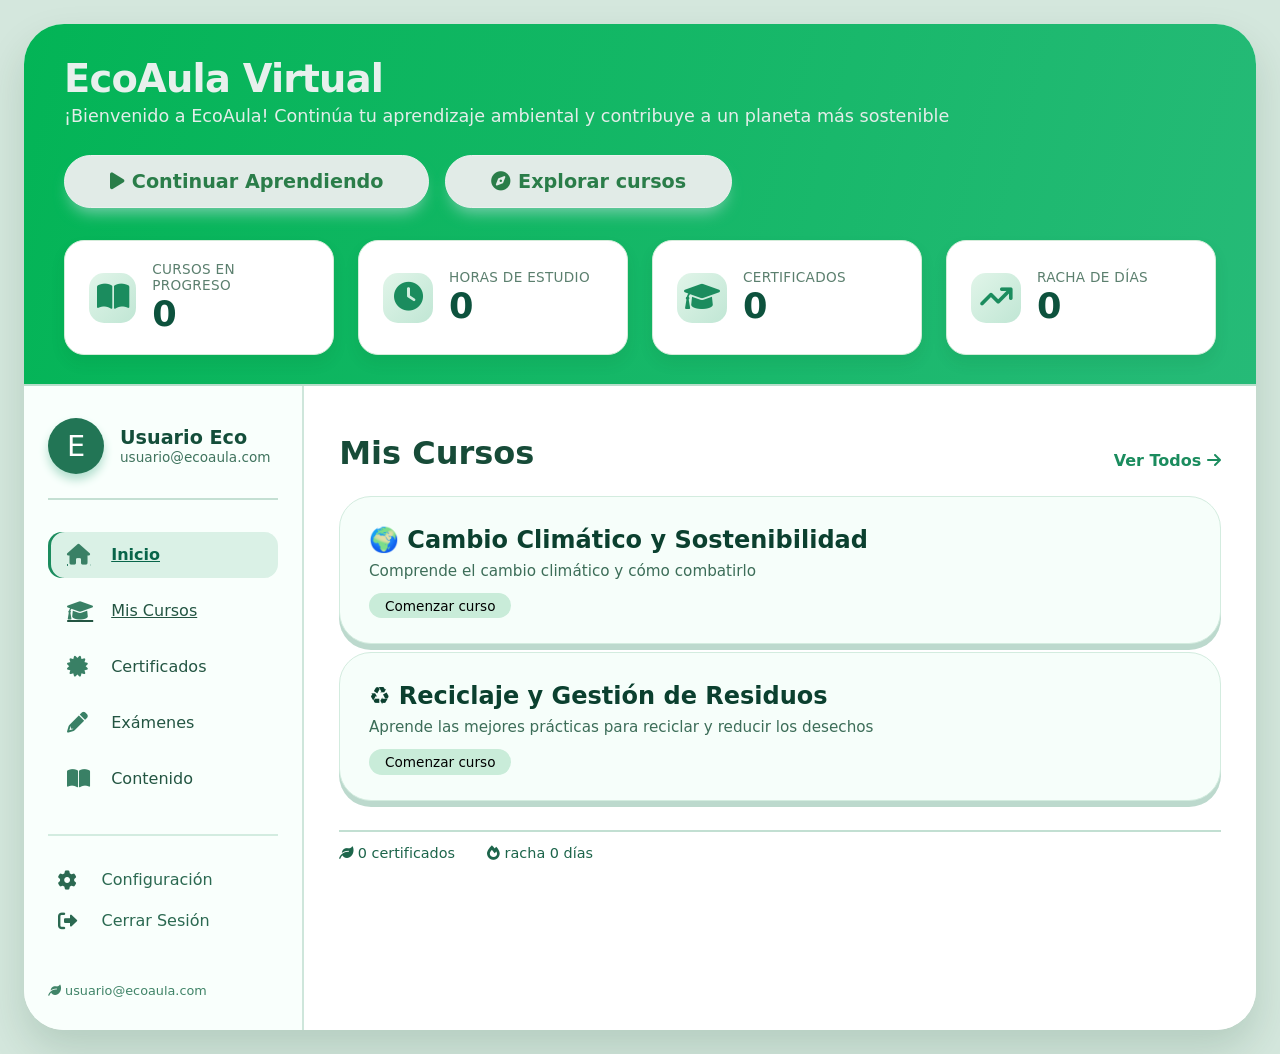
==== index.html @ e5f03804 "Rename indexinicio.html to index.html" ====
<!DOCTYPE html>
<html lang="es">
<head>
    <meta charset="UTF-8">
    <meta name="viewport" content="width=device-width, initial-scale=1.0">
    <title>EcoAula · Inicio</title>
    <!-- FONT AWESOME 6 -->
    <link rel="stylesheet" href="https://cdnjs.cloudflare.com/ajax/libs/font-awesome/6.0.0-beta3/css/all.min.css">
    <!-- UNIÓN AL CSS EXTERNO -->
    <link rel="stylesheet" href="style.css">
</head>
<body>
    <div class="app-card">
        <!-- Cabecera estilo primera imagen -->
        <div class="hero-header">
            <div class="hero-title">EcoAula Virtual</div>
            <div class="hero-sub">¡Bienvenido a EcoAula! Continúa tu aprendizaje ambiental y contribuye a un planeta más sostenible</div>
            
            <!-- CONTENEDOR DE BOTONES (nuevo) -->
            <div class="button-container">
                <button class="continue-btn"><i class="fas fa-play"></i>Continuar Aprendiendo</button>
                <button class="explore-btn"><i class="fas fa-compass"></i>Explorar cursos</button>
            </div>

            <!-- Métricas en rectángulos con iconos -->
            <div class="stats-container">
                <div class="stat-card">
                    <div class="stat-icon">
                        <i class="fas fa-book-open"></i>
                    </div>
                    <div class="stat-content">
                        <span class="stat-label">Cursos en Progreso</span>
                        <span class="stat-number">0</span>
                    </div>
                </div>
                
                <div class="stat-card">
                    <div class="stat-icon">
                        <i class="fas fa-clock"></i>
                    </div>
                    <div class="stat-content">
                        <span class="stat-label">Horas de Estudio</span>
                        <span class="stat-number">0</span>
                    </div>
                </div>
                
                <div class="stat-card">
                    <div class="stat-icon">
                        <i class="fas fa-graduation-cap"></i>
                    </div>
                    <div class="stat-content">
                        <span class="stat-label">Certificados</span>
                        <span class="stat-number">0</span>
                    </div>
                </div>
                
                <div class="stat-card">
                    <div class="stat-icon">
                        <i class="fas fa-arrow-trend-up"></i>
                    </div>
                    <div class="stat-content">
                        <span class="stat-label">Racha de Días</span>
                        <span class="stat-number">0</span>
                    </div>
                </div>
            </div>
        </div>

        <!-- Panel lateral + contenido principal -->
        <div class="dashboard-panel">
            <!-- SIDEBAR (Panel de usuario) -->
            <div class="sidebar">
                <div class="user-profile">
                    <div class="avatar-placeholder">E</div>
                    <div class="user-info">
                        <h4>Usuario Eco</h4>
                        <p>usuario@ecoaula.com</p>
                    </div>
                </div>

                <!-- Menú de navegación -->
                <div class="nav-menu">
                    <a href="indexinicio.html" class="nav-item active">
                        <i class="fas fa-home"></i> Inicio
                    </a>

                    <a href="indexcursos.html" class="nav-item">
                        <i class="fas fa-graduation-cap"></i> Mis Cursos
                    </a>
                    <div class="nav-item"><i class="fas fa-certificate"></i> Certificados</div>
                    <div class="nav-item"><i class="fas fa-pencil-alt"></i> Exámenes</div>
                    <div class="nav-item"><i class="fas fa-book-open"></i> Contenido</div>
                </div>

                <!-- Configuración y cerrar sesión -->
                <div class="user-footer">
                    <div class="footer-item"><i class="fas fa-cog"></i> Configuración</div>
                    <div class="footer-item"><i class="fas fa-sign-out-alt"></i> Cerrar Sesión</div>
                </div>
                <div style="margin-top: 1rem; font-size: 0.8rem; color: #408468;"><i class="fas fa-leaf"></i> usuario@ecoaula.com</div>
            </div>

            <!-- CONTENIDO PRINCIPAL (solo INICIO) -->
            <div class="main-content">
                <!-- PÁGINA INICIO -->
                <div id="page-inicio" class="page active-page">
                    <div class="ver-todos-row">
                        <h2 class="content-title">Mis Cursos</h2>
                        <span class="ver-todos-link">Ver Todos <i class="fas fa-arrow-right"></i></span>
                    </div>

                    <!-- Curso 1: Cambio Climático -->
                    <div class="course-card">
                        <h3>🌍 Cambio Climático y Sostenibilidad</h3>
                        <div class="course-desc">Comprende el cambio climático y cómo combatirlo</div>
                        <span class="badge-light">Comenzar curso</span>
                    </div>

                    <!-- Curso 2: Reciclaje -->
                    <div class="course-card" style="margin-top: 0.5rem;">
                        <h3>♻️ Reciclaje y Gestión de Residuos</h3>
                        <div class="course-desc">Aprende las mejores prácticas para reciclar y reducir los desechos</div>
                        <span class="badge-light">Comenzar curso</span>
                    </div>

                    <hr>
                    <div style="display: flex; gap: 2rem; color: #1d654b; font-size: 0.9rem; margin-top: 0.8rem;">
                        <span><i class="fas fa-leaf"></i> 0 certificados</span>
                        <span><i class="fas fa-fire"></i> racha 0 días</span>
                    </div>
                </div>
            </div>
        </div>
    </div>
</body>



</html>
---- style.css ----
/* ESTILOS GENERALES - reset y configuración base */
* {
    margin: 0;
    padding: 0;
    box-sizing: border-box;
    font-family: 'Inter', system-ui, -apple-system, BlinkMacSystemFont, 'Segoe UI', Roboto, sans-serif;
}

/* FONDO DE LA PÁGINA */
body {
    background: #d4e7dd;
    display: flex;
    align-items: center;
    justify-content: center;
    min-height: 100vh;
    padding: 1.5rem;
}

/* TARJETA PRINCIPAL */
.app-card {
    max-width: 1300px;
    width: 100%;
    background-color: #ffffff;
    border-radius: 2.5rem;
    box-shadow: 0 20px 40px rgba(0, 60, 30, 0.15);
    overflow: hidden;
    display: flex;
    flex-direction: column;
}

/* CABECERA VERDE CON GRADIENTE */
.hero-header {
    background: linear-gradient(105deg, #03b456 0%, #02af61db 100%);
    padding: 2rem 2.5rem 1.8rem 2.5rem;
    border-bottom: 2px solid #b8decb;
}

/* TÍTULO PRINCIPAL */
.hero-title {
    font-size: 2.4rem;
    font-weight: 800;
    color: #e7f0ed;
    letter-spacing: -0.02em;
    margin-bottom: 0.3rem;
}

/* SUBTÍTULO */
.hero-sub {
    font-size: 1.1rem;
    color: #e3ede9;
    margin-bottom: 1.8rem;
    font-weight: 400;
}

/* CONTENEDOR PARA LOS BOTONES */
.button-container {
    display: flex;
    gap: 1rem;
    margin-bottom: 1rem;
    flex-wrap: wrap;
}

/* BOTONES DE FILTRO */
.filter-buttons {
    display: flex;
    gap: 0.8rem;
    margin-bottom: 1.2rem;
}

.filter-btn {
    padding: 0.5rem 1.2rem;
    border-radius: 20px;
    border: 1px solid #cfe8dc;
    background-color: #f4fbf8;
    color: #1b8c5e;
    font-weight: 600;
    font-size: 0.9rem;
    cursor: pointer;
    transition: 0.2s;
}

.filter-btn:hover {
    background-color: #dff3ea;
}

.filter-btn.active {
    background-color: #1b8c5e;
    color: white;
    border-color: #1b8c5e;
}

/* BOTÓN "Continuar Aprendiendo" */
.continue-btn {
    background-color: #e1ebe7;
    color: rgb(42, 125, 73);
    border: none;
    border-radius: 60px;
    padding: 0.9rem 2.8rem;
    font-size: 1.2rem;
    font-weight: 600;
    box-shadow: 0 10px 16px -6px #7fcfb0;
    cursor: default;
    display: inline-block;
    transition: none;
    border: 1px solid #ecf1ef;
}

.continue-btn i {
    margin-right: 8px;
}

/* NUEVO BOTÓN "Explorar cursos" */
.explore-btn {
    background-color: #e1ebe7;  
    color: rgb(42, 125, 73);     
    border: 1px solid #ecf1ef;   
    border-radius: 60px;          
    padding: 0.9rem 2.8rem;       
    font-size: 1.2rem;            
    font-weight: 600;            
    box-shadow: 0 10px 16px -6px #7fcfb0;  
    cursor: default;
    display: inline-block;
    transition: none;
}

.explore-btn i {
    margin-right: 8px;
}

/* CONTENEDOR DE TARJETAS DE ESTADÍSTICAS */
.stats-container {
    display: flex;
    gap: 1.5rem;
    margin-top: 2rem;
    flex-wrap: wrap;
    justify-content: space-between;
}

/* TARJETA INDIVIDUAL DE ESTADÍSTICA */
.stat-card {
    background: white;
    border-radius: 20px;
    padding: 1.2rem 1.5rem;
    display: flex;
    align-items: center;
    gap: 1rem;
    flex: 1;
    min-width: 200px;
    box-shadow: 0 8px 15px rgba(0, 60, 30, 0.08);
    border: 1px solid #d3ecd9;
    transition: all 0.2s ease;
}

.stat-card:hover {
    transform: translateY(-3px);
    box-shadow: 0 12px 20px rgba(27, 140, 94, 0.15);
    border-color: #1b8c5e;
}

/* CONTENEDOR DEL ICONO */
.stat-icon {
    width: 50px;
    height: 50px;
    background: linear-gradient(135deg, #e1f5e9 0%, #c0e6d4 100%);
    border-radius: 15px;
    display: flex;
    align-items: center;
    justify-content: center;
    color: #1b8c5e;
    font-size: 1.8rem;
}

/* CONTENIDO DE TEXTO */
.stat-content {
    display: flex;
    flex-direction: column;
}

.stat-content .stat-label {
    font-size: 0.85rem;
    color: #5b7f6e;
    font-weight: 500;
    text-transform: uppercase;
    letter-spacing: 0.3px;
}

.stat-content .stat-number {
    font-size: 2.2rem;
    font-weight: 700;
    color: #0d523d;
    line-height: 1.2;
}

/* ESTRUCTURA PRINCIPAL */
.dashboard-panel {
    display: flex;
    flex: 1;
}

/* SIDEBAR */
.sidebar {
    width: 280px;
    background: #f9fffc;
    border-right: 2px solid #cee6db;
    padding: 2rem 1.5rem;
    display: flex;
    flex-direction: column;
    gap: 2rem;
}

/* PERFIL DE USUARIO */
.user-profile {
    display: flex;
    align-items: center;
    gap: 1rem;
    padding-bottom: 1.5rem;
    border-bottom: 2px solid #c4e0d3;
}

.avatar-placeholder {
    width: 56px;
    height: 56px;
    background: #227555;
    border-radius: 50%;
    display: flex;
    align-items: center;
    justify-content: center;
    color: white;
    font-size: 1.8rem;
    font-weight: 500;
    box-shadow: 0 6px 10px #b2dfce;
}

.user-info h4 {
    font-size: 1.2rem;
    font-weight: 700;
    color: #144e3a;
}

.user-info p {
    color: #3f735d;
    font-size: 0.85rem;
}

/* MENÚ DE NAVEGACIÓN */
.nav-menu {
    display: flex;
    flex-direction: column;
    gap: 0.6rem;
}

.nav-item {
    display: flex;
    align-items: center;
    gap: 1rem;
    padding: 0.8rem 1.2rem;
    border-radius: 14px;
    font-weight: 500;
    color: #235542;
    transition: 0.1s;
    cursor: default;
    background-color: transparent;
    border: none;
    width: 100%;
    text-align: left;
    font-size: 1rem;
}

.nav-item.active {
    background-color: #daf1e6;
    color: #08654a;
    font-weight: 600;
    box-shadow: inset 3px 0 0 #1b8c5e;
}

.nav-item i {
    width: 28px;
    font-size: 1.3rem;
    color: #398065;
}

/* SECCIÓN INFERIOR */
.user-footer {
    margin-top: auto;
    border-top: 2px solid #d2ecdff5;
    padding-top: 1.8rem;
    display: flex;
    flex-direction: column;
    gap: 0.8rem;
}

.footer-item {
    display: flex;
    align-items: center;
    gap: 1rem;
    color: #2b6951;
    font-weight: 500;
    padding: 0.3rem 0.6rem;
    cursor: default;
}

.footer-item i {
    width: 28px;
    font-size: 1.2rem;
}

/* CONTENIDO PRINCIPAL */
.main-content {
    flex: 1;
    background-color: #ffffff;
    padding: 2rem 2.2rem;
}

.content-title {
    font-size: 2rem;
    font-weight: 700;
    color: #174b38;
    margin-bottom: 1rem;
}

.progress-label {
    color: #367a60;
    font-weight: 600;
    margin: 1rem 0 0.5rem 0;
    font-size: 1rem;
}

.course-grid {
    display: grid;
    grid-template-columns: repeat(auto-fit, minmax(300px, 1fr));
    gap: 1.8rem;
    margin: 1.5rem 0;
}

.course-card {
    background: #f6fefa;
    border-radius: 2rem;
    padding: 1.8rem;
    border: 1px solid #d3ecdfff;
    box-shadow: 0 6px 0 #bcd9cd;
}

.course-card h3 {
    font-size: 1.5rem;
    font-weight: 700;
    color: #0b402f;
    margin-bottom: 0.5rem;
}

.course-desc {
    color: #3c6d58;
    margin-bottom: 1rem;
    font-size: 0.95rem;
}

.badge-light {
    background: #c9ecd9;
    padding: 0.3rem 1rem;
    border-radius: 30px;
    font-size: 0.85rem;
}

.ver-todos-row {
    display: flex;
    justify-content: space-between;
    align-items: center;
    margin: 1rem 0 0.5rem;
}

.ver-todos-link {
    color: #1b8c5e;
    font-weight: 600;
    background: transparent;
    border: none;
    cursor: default;
    font-size: 1rem;
}

hr {
    border: 0.5px solid #c2dfd2;
    margin: 1.8rem 0 0.5rem;
}

/* CONTROL DE PÁGINAS */
.page {
    display: none;
}

.page.active-page {
    display: block;
}

/* CONTROL DE ELEMENTOS FUNCIONALES/NO FUNCIONALES */
button {
    pointer-events: auto;
    cursor: pointer;
}

.nav-item, .footer-item {
    pointer-events: auto;
    cursor: pointer;
}

.continue-btn, .explore-btn, .ver-todos-link, .badge-light {
    pointer-events: auto;
    cursor: pointer;
}

a.explore-btn {
    display: inline-block;
    text-decoration: none;
}

/* RESPONSIVE PARA MÓVILES */
@media (max-width: 768px) {
    .button-container {
        flex-direction: column;
    }
    
    .continue-btn, .explore-btn {
        width: 100%;
        text-align: center;
    }
    
    .stats-container {
        flex-direction: column;
    }
    
    .stat-card {
        width: 100%;
    }
    
    .dashboard-panel {
        flex-direction: column;
    }
    
    .sidebar {
        width: 100%;
        border-right: none;
        border-bottom: 2px solid #cee6db;
    }
    
    * {
    pointer-events: auto !important;
}

}
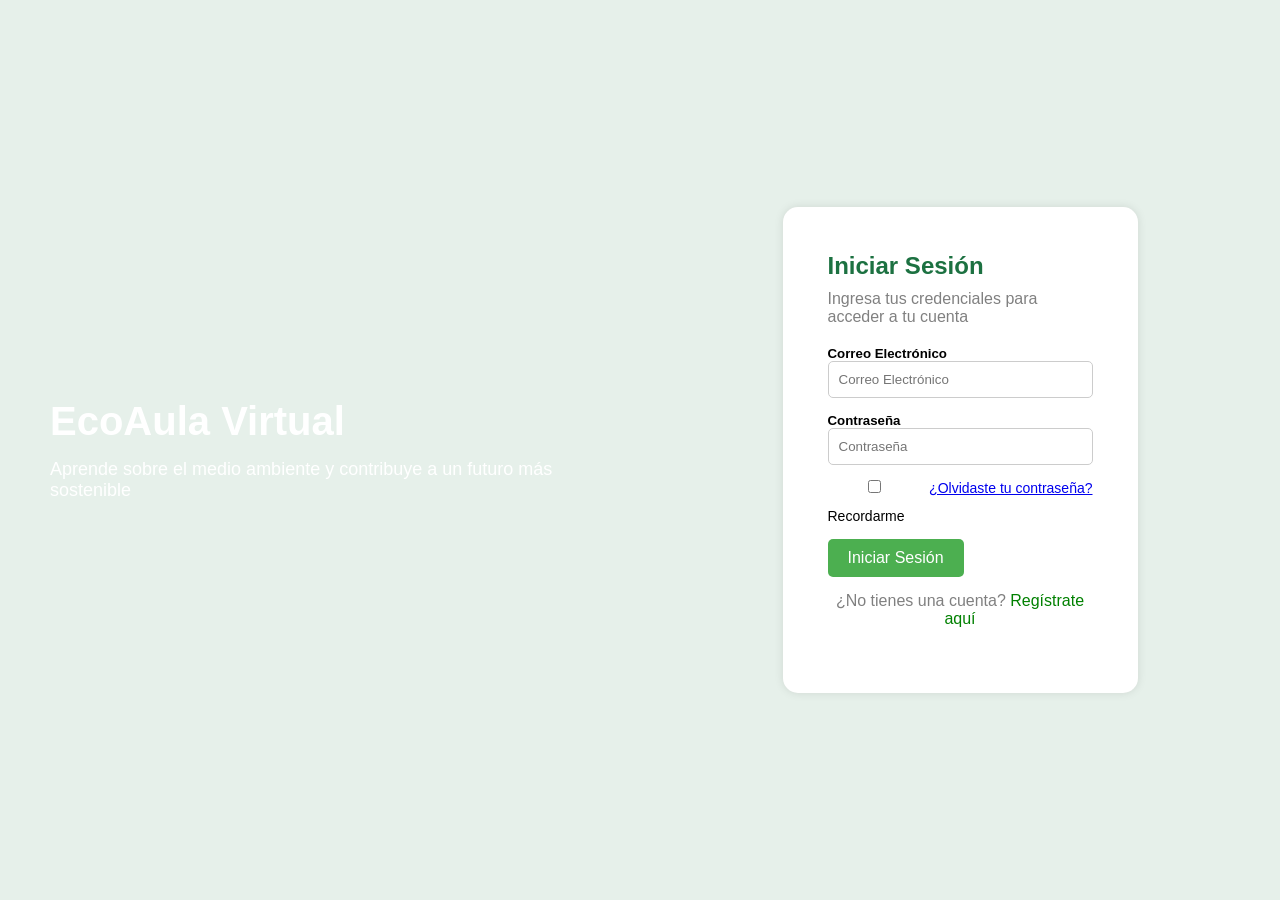
==== commit 64865250: "Rename login.html to index.html" ====
--- a/index.html
+++ b/index.html
@@ -2,138 +2,40 @@
 <html lang="es">
 <head>
     <meta charset="UTF-8">
-    <meta name="viewport" content="width=device-width, initial-scale=1.0">
-    <title>EcoAula · Inicio</title>
-    <!-- FONT AWESOME 6 -->
-    <link rel="stylesheet" href="https://cdnjs.cloudflare.com/ajax/libs/font-awesome/6.0.0-beta3/css/all.min.css">
-    <!-- UNIÓN AL CSS EXTERNO -->
-    <link rel="stylesheet" href="style.css">
+    <title>Iniciar Sesión</title>
+    <link rel="stylesheet" href="styles.css"> 
 </head>
 <body>
-    <div class="app-card">
-        <!-- Cabecera estilo primera imagen -->
-        <div class="hero-header">
-            <div class="hero-title">EcoAula Virtual</div>
-            <div class="hero-sub">¡Bienvenido a EcoAula! Continúa tu aprendizaje ambiental y contribuye a un planeta más sostenible</div>
+
+<div class="container">
+    <div class="left">
+        <h1>EcoAula Virtual</h1>
+        <p>Aprende sobre el medio ambiente y contribuye a un futuro más sostenible</p>
+    </div>
+
+    <div class="right">
+        <div class="card">
+            <h2>Iniciar Sesión</h2>
+            <p>Ingresa tus credenciales para acceder a tu cuenta</p>
             
-            <!-- CONTENEDOR DE BOTONES (nuevo) -->
-            <div class="button-container">
-                <button class="continue-btn"><i class="fas fa-play"></i>Continuar Aprendiendo</button>
-                <button class="explore-btn"><i class="fas fa-compass"></i>Explorar cursos</button>
+            <h5>Correo Electrónico</h5>
+            <input type="email" placeholder="Correo Electrónico">
+            <h5>Contraseña</h5>
+            <input type="password" placeholder="Contraseña">
+            <div class="options">
+                <label><input type="checkbox"> Recordarme</label>
+                <a href="#">¿Olvidaste tu contraseña?</a>
             </div>
 
-            <!-- Métricas en rectángulos con iconos -->
-            <div class="stats-container">
-                <div class="stat-card">
-                    <div class="stat-icon">
-                        <i class="fas fa-book-open"></i>
-                    </div>
-                    <div class="stat-content">
-                        <span class="stat-label">Cursos en Progreso</span>
-                        <span class="stat-number">0</span>
-                    </div>
-                </div>
-                
-                <div class="stat-card">
-                    <div class="stat-icon">
-                        <i class="fas fa-clock"></i>
-                    </div>
-                    <div class="stat-content">
-                        <span class="stat-label">Horas de Estudio</span>
-                        <span class="stat-number">0</span>
-                    </div>
-                </div>
-                
-                <div class="stat-card">
-                    <div class="stat-icon">
-                        <i class="fas fa-graduation-cap"></i>
-                    </div>
-                    <div class="stat-content">
-                        <span class="stat-label">Certificados</span>
-                        <span class="stat-number">0</span>
-                    </div>
-                </div>
-                
-                <div class="stat-card">
-                    <div class="stat-icon">
-                        <i class="fas fa-arrow-trend-up"></i>
-                    </div>
-                    <div class="stat-content">
-                        <span class="stat-label">Racha de Días</span>
-                        <span class="stat-number">0</span>
-                    </div>
-                </div>
-            </div>
-        </div>
+            <a href="inicio.html" class="btn">Iniciar Sesión</a>
 
-        <!-- Panel lateral + contenido principal -->
-        <div class="dashboard-panel">
-            <!-- SIDEBAR (Panel de usuario) -->
-            <div class="sidebar">
-                <div class="user-profile">
-                    <div class="avatar-placeholder">E</div>
-                    <div class="user-info">
-                        <h4>Usuario Eco</h4>
-                        <p>usuario@ecoaula.com</p>
-                    </div>
-                </div>
-
-                <!-- Menú de navegación -->
-                <div class="nav-menu">
-                    <a href="indexinicio.html" class="nav-item active">
-                        <i class="fas fa-home"></i> Inicio
-                    </a>
-
-                    <a href="indexcursos.html" class="nav-item">
-                        <i class="fas fa-graduation-cap"></i> Mis Cursos
-                    </a>
-                    <div class="nav-item"><i class="fas fa-certificate"></i> Certificados</div>
-                    <div class="nav-item"><i class="fas fa-pencil-alt"></i> Exámenes</div>
-                    <div class="nav-item"><i class="fas fa-book-open"></i> Contenido</div>
-                </div>
-
-                <!-- Configuración y cerrar sesión -->
-                <div class="user-footer">
-                    <div class="footer-item"><i class="fas fa-cog"></i> Configuración</div>
-                    <div class="footer-item"><i class="fas fa-sign-out-alt"></i> Cerrar Sesión</div>
-                </div>
-                <div style="margin-top: 1rem; font-size: 0.8rem; color: #408468;"><i class="fas fa-leaf"></i> usuario@ecoaula.com</div>
-            </div>
-
-            <!-- CONTENIDO PRINCIPAL (solo INICIO) -->
-            <div class="main-content">
-                <!-- PÁGINA INICIO -->
-                <div id="page-inicio" class="page active-page">
-                    <div class="ver-todos-row">
-                        <h2 class="content-title">Mis Cursos</h2>
-                        <span class="ver-todos-link">Ver Todos <i class="fas fa-arrow-right"></i></span>
-                    </div>
-
-                    <!-- Curso 1: Cambio Climático -->
-                    <div class="course-card">
-                        <h3>🌍 Cambio Climático y Sostenibilidad</h3>
-                        <div class="course-desc">Comprende el cambio climático y cómo combatirlo</div>
-                        <span class="badge-light">Comenzar curso</span>
-                    </div>
-
-                    <!-- Curso 2: Reciclaje -->
-                    <div class="course-card" style="margin-top: 0.5rem;">
-                        <h3>♻️ Reciclaje y Gestión de Residuos</h3>
-                        <div class="course-desc">Aprende las mejores prácticas para reciclar y reducir los desechos</div>
-                        <span class="badge-light">Comenzar curso</span>
-                    </div>
-
-                    <hr>
-                    <div style="display: flex; gap: 2rem; color: #1d654b; font-size: 0.9rem; margin-top: 0.8rem;">
-                        <span><i class="fas fa-leaf"></i> 0 certificados</span>
-                        <span><i class="fas fa-fire"></i> racha 0 días</span>
-                    </div>
-                </div>
-            </div>
+            <p class="link">
+                ¿No tienes una cuenta? 
+                <a href="registro.html">Regístrate aquí</a>
+            </p>
         </div>
     </div>
+</div>
+
 </body>
-
-
-
 </html>
--- a/styles.css
+++ b/styles.css
@@ -0,0 +1,118 @@
+* {
+    margin: 0;
+    padding: 0;
+    box-sizing: border-box;
+    font-family: Arial, sans-serif;
+}
+
+body {
+    background: #e6f0ea;
+}
+
+.container {
+    display: flex;
+    height: 100vh;
+}
+
+/* LADO IZQUIERDO */
+.left {
+    width: 50%; 
+    background: url('https://images.unsplash.com/photo-1501785888041-af3ef285b470') no-repeat center/cover; 
+    color: white;
+    display: flex; 
+    flex-direction: column; 
+    justify-content: center; 
+    padding: 50px; 
+}
+
+.left h1 {
+    font-size: 40px;
+    margin-bottom: 15px; 
+}
+
+.left p {
+    font-size: 18px; 
+}  
+
+/* LADO DERECHO */
+.right {
+    width: 50%;
+    display: flex;
+    justify-content: center; 
+    align-items: center;
+}
+
+
+
+.card {
+    background: white;
+    padding: 45px;
+    border-radius: 15px;
+    width: 355px;
+    box-shadow: 0 0 10px rgba(0,0,0,0.1);
+}
+
+.card h2 {
+    margin-bottom: 10px;
+    color:rgb(28, 113, 65);
+}
+
+.card p {
+    margin-bottom: 20px;
+    color: gray;
+}
+
+.card input {
+    width: 100%;
+    padding: 10px;
+    margin-bottom: 15px;
+    border-radius: 5px;
+    border: 1px solid #ccc;
+}
+
+.options {
+    display: flex;
+    justify-content: space-between;
+    font-size: 14px;
+    margin-bottom: 15px;
+}
+
+button {
+    width: 100%;
+    padding: 12px;
+    background: green;
+    color: white;
+    border: none;
+    border-radius: 5px;
+    cursor: pointer;
+}
+
+button:hover {
+    background: darkgreen;
+}
+
+.link {
+    margin-top: 15px;
+    text-align: center;
+}
+
+.link a {
+    color: green;
+    text-decoration: none;
+}
+
+.terms {
+    display: flex;
+    align-items: center;
+    gap: 8px; /* espacio entre el checkbox y el texto */
+    font-size: 14px;
+}
+.btn {
+    display: inline-block;
+    padding: 10px 20px;
+    background-color: #4CAF50;
+    color: white;
+    text-decoration: none;
+    border-radius: 5px;
+    text-align: center;
+}
